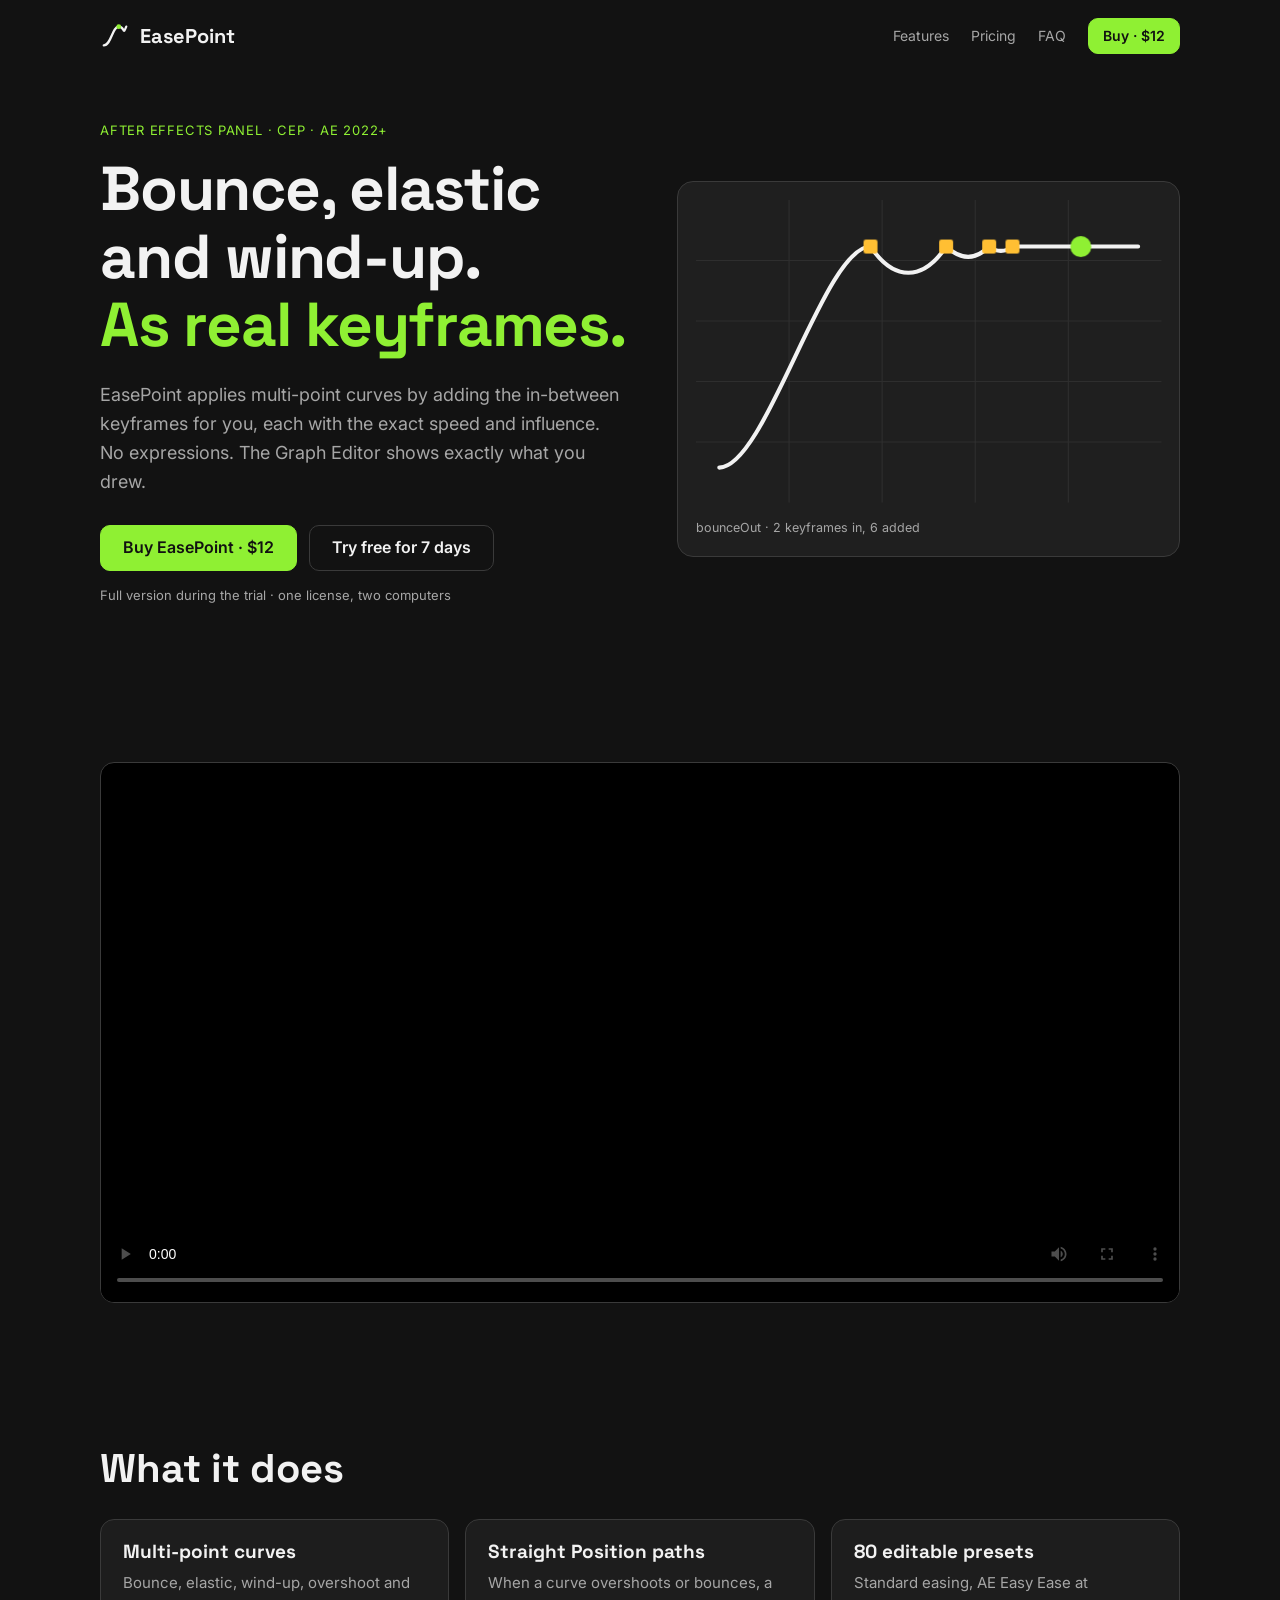
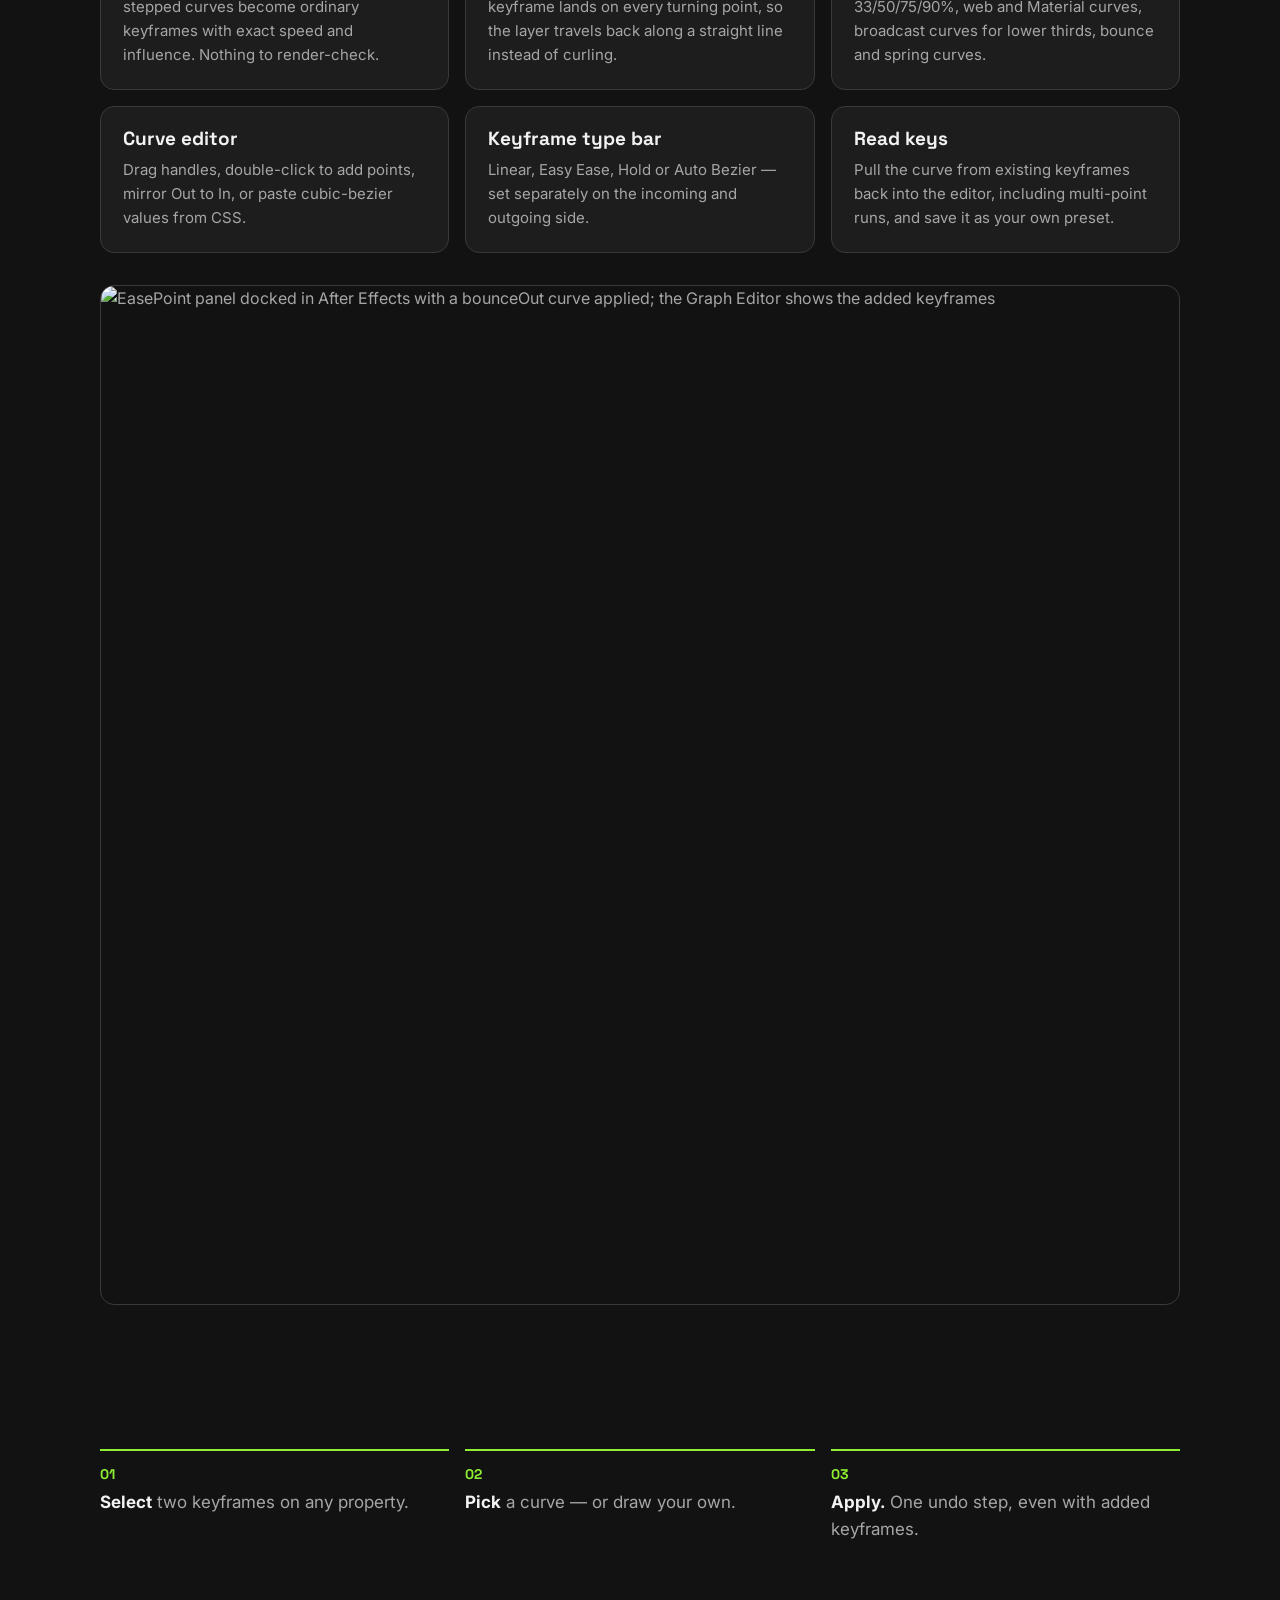
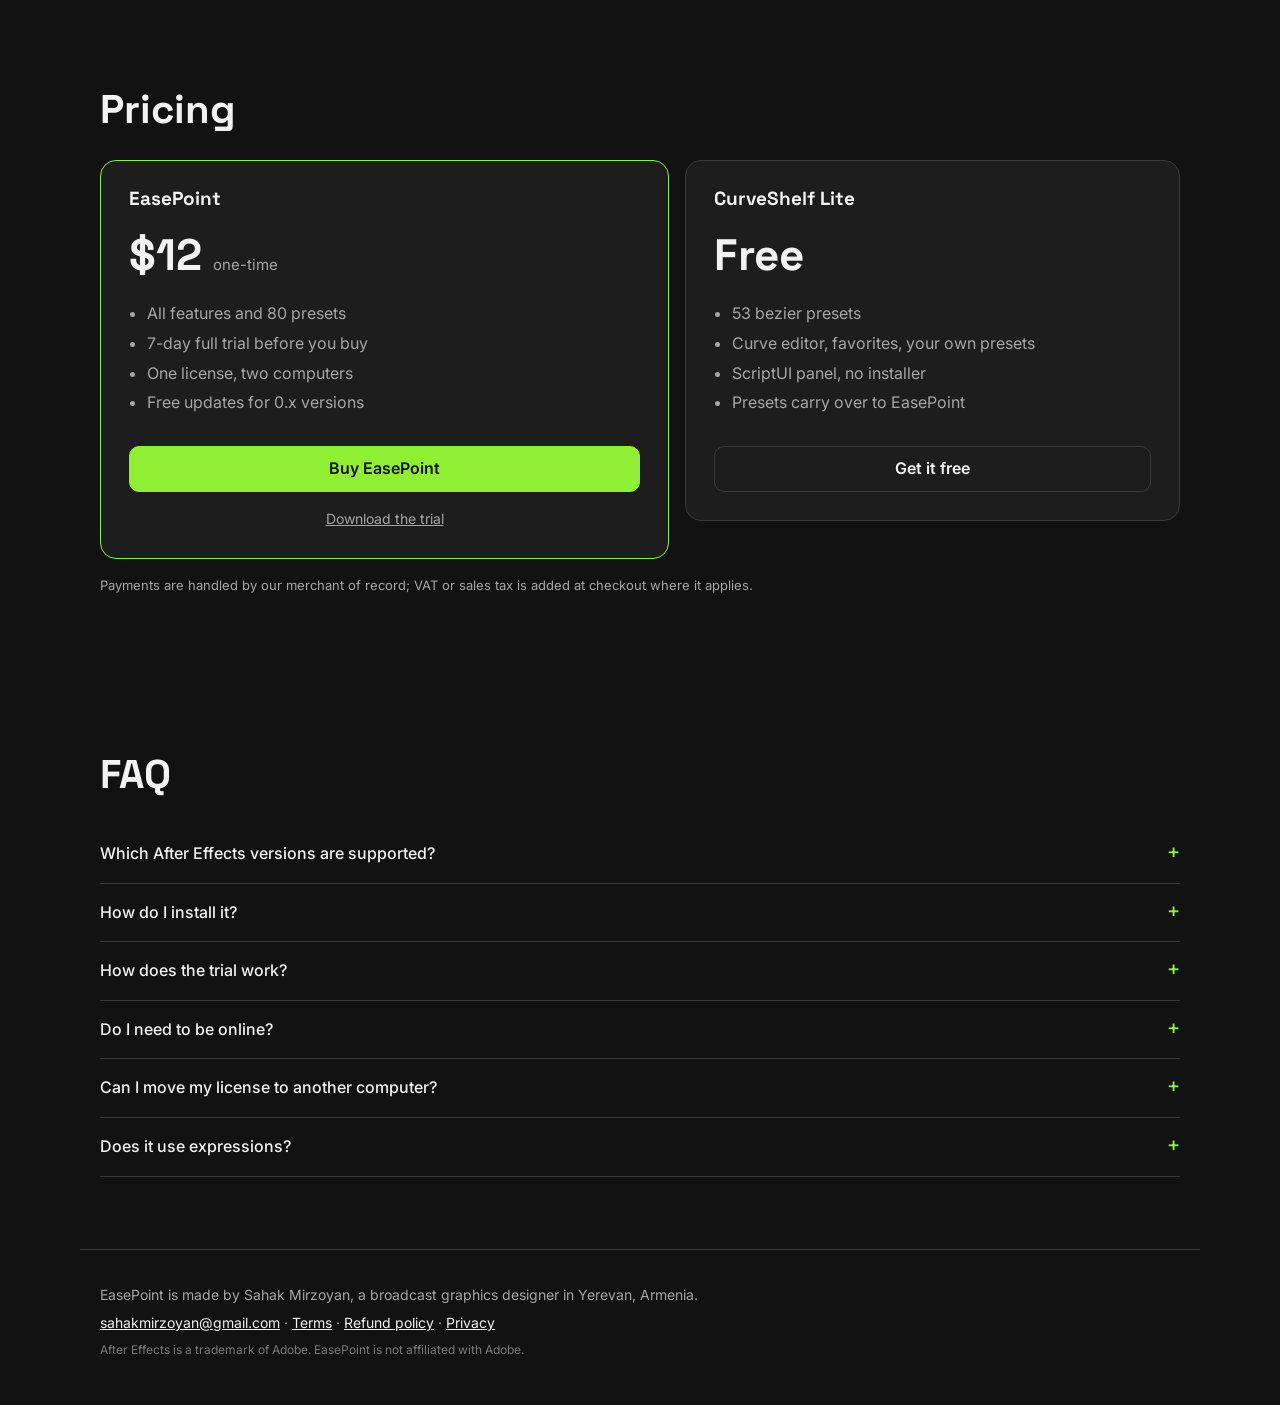
==== index.html @ 9b06d374 "Add files via upload" ====
<!doctype html>
<html lang="en">
<head>
<meta charset="utf-8">
<meta name="viewport" content="width=device-width, initial-scale=1">
<title>EasePoint — multi-point easing for After Effects</title>
<meta name="description" content="EasePoint is an After Effects panel that applies bounce, elastic and wind-up curves as real keyframes, next to 80 editable bezier presets. 7-day free trial.">
<meta property="og:title" content="EasePoint — multi-point easing for After Effects">
<meta property="og:description" content="Bounce, elastic and wind-up curves applied as real keyframes. 80 editable presets. 7-day free trial.">
<meta property="og:image" content="media/bounce.jpg">
<link rel="preconnect" href="https://fonts.googleapis.com">
<link href="https://fonts.googleapis.com/css2?family=Space+Grotesk:wght@500;700&family=Inter:wght@400;500;600&display=swap" rel="stylesheet">
<link rel="stylesheet" href="style.css">
</head>
<body>

<header class="top">
  <a class="brand" href="#"><svg viewBox="0 0 32 32" aria-hidden="true"><path d="M4 26 C 12 26, 13 6, 20 6 S 24 16, 28 6" /><circle cx="20" cy="6" r="2.6"/></svg>EasePoint</a>
  <nav>
    <a href="#features">Features</a>
    <a href="#pricing">Pricing</a>
    <a href="#faq">FAQ</a>
    <a class="btn small" data-link="buy" href="#pricing">Buy · $12</a>
  </nav>
</header>

<main>
  <section class="hero">
    <div class="heroText">
      <p class="eyebrow">After Effects panel · CEP · AE 2022+</p>
      <h1>Bounce, elastic and wind-up.<br><span>As real keyframes.</span></h1>
      <p class="lead">EasePoint applies multi-point curves by adding the in-between keyframes for you, each with the exact speed and influence. No expressions. The Graph Editor shows exactly what you drew.</p>
      <div class="ctas">
        <a class="btn" data-link="buy" href="#pricing">Buy EasePoint · $12</a>
        <a class="btn ghost" data-link="trial" href="#pricing">Try free for 7 days</a>
      </div>
      <p class="note">Full version during the trial · one license, two computers</p>
    </div>
    <figure class="heroCurve" aria-hidden="true">
      <svg viewBox="0 0 400 260">
        <g class="gridlines">
          <path d="M0 52H400M0 104H400M0 156H400M0 208H400M80 0V260M160 0V260M240 0V260M320 0V260"/>
        </g>
        <path id="bcurve" class="curveLine" d="M20 230 C 60 230, 110 40, 150 40 C 170 70, 195 70, 215 40 C 228 52, 240 52, 252 40 C 258 45, 266 45, 272 40 L 380 40"/>
        <g class="keys">
          <rect x="144" y="34" width="12" height="12" rx="2"/>
          <rect x="209" y="34" width="12" height="12" rx="2"/>
          <rect x="246" y="34" width="12" height="12" rx="2"/>
          <rect x="266" y="34" width="12" height="12" rx="2"/>
        </g>
        <circle class="ball" r="9">
          <animateMotion dur="3.2s" begin="1.9s" repeatCount="indefinite" keyPoints="0;1;1" keyTimes="0;0.7;1" calcMode="spline" keySplines="0.4 0 0.2 1;0 0 1 1" fill="freeze"><mpath href="#bcurve"/></animateMotion>
        </circle>
      </svg>
      <figcaption>bounceOut · 2 keyframes in, 6 added</figcaption>
    </figure>
  </section>

  <section class="video">
    <video controls preload="metadata" poster="media/poster.jpg" playsinline>
      <source src="media/demo.mp4" type="video/mp4">
    </video>
  </section>

  <section id="features" class="features">
    <h2>What it does</h2>
    <div class="grid">
      <article><h3>Multi-point curves</h3><p>Bounce, elastic, wind-up, overshoot and stepped curves become ordinary keyframes with exact speed and influence. Nothing to render-check.</p></article>
      <article><h3>Straight Position paths</h3><p>When a curve overshoots or bounces, a keyframe lands on every turning point, so the layer travels back along a straight line instead of curling.</p></article>
      <article><h3>80 editable presets</h3><p>Standard easing, AE Easy Ease at 33/50/75/90%, web and Material curves, broadcast curves for lower thirds, bounce and spring curves.</p></article>
      <article><h3>Curve editor</h3><p>Drag handles, double-click to add points, mirror Out to In, or paste cubic-bezier values from CSS.</p></article>
      <article><h3>Keyframe type bar</h3><p>Linear, Easy Ease, Hold or Auto Bezier — set separately on the incoming and outgoing side.</p></article>
      <article><h3>Read keys</h3><p>Pull the curve from existing keyframes back into the editor, including multi-point runs, and save it as your own preset.</p></article>
    </div>
    <figure class="shot"><img src="media/bounce.jpg" alt="EasePoint panel docked in After Effects with a bounceOut curve applied; the Graph Editor shows the added keyframes" loading="lazy" width="1917" height="1020"></figure>
  </section>

  <section class="steps">
    <ol>
      <li><b>Select</b> two keyframes on any property.</li>
      <li><b>Pick</b> a curve — or draw your own.</li>
      <li><b>Apply.</b> One undo step, even with added keyframes.</li>
    </ol>
  </section>

  <section id="pricing" class="pricing">
    <h2>Pricing</h2>
    <div class="cards">
      <article class="card main">
        <h3>EasePoint</h3>
        <p class="price">$12 <small>one-time</small></p>
        <ul>
          <li>All features and 80 presets</li>
          <li>7-day full trial before you buy</li>
          <li>One license, two computers</li>
          <li>Free updates for 0.x versions</li>
        </ul>
        <a class="btn" data-link="buy" href="#">Buy EasePoint</a>
        <a class="sub" data-link="trial" href="#">Download the trial</a>
      </article>
      <article class="card">
        <h3>CurveShelf Lite</h3>
        <p class="price">Free</p>
        <ul>
          <li>53 bezier presets</li>
          <li>Curve editor, favorites, your own presets</li>
          <li>ScriptUI panel, no installer</li>
          <li>Presets carry over to EasePoint</li>
        </ul>
        <a class="btn ghost" data-link="lite" href="#">Get it free</a>
      </article>
    </div>
    <p class="tax">Payments are handled by our merchant of record; VAT or sales tax is added at checkout where it applies.</p>
  </section>

  <section id="faq" class="faq">
    <h2>FAQ</h2>
    <details><summary>Which After Effects versions are supported?</summary><p>After Effects 2022 and newer. EasePoint is tested on Windows. macOS has not been tested yet — please use the trial on a Mac before buying.</p></details>
    <details><summary>How do I install it?</summary><p>Download the free <a href="https://aescripts.com/learn/zxp-installer/" rel="noopener">ZXP Installer</a>, drag <code>EasePoint.zxp</code> onto it, restart After Effects and open Window › Extensions › EasePoint.</p></details>
    <details><summary>How does the trial work?</summary><p>The full version runs for 7 days. After that, Apply, Read keys and keyframe types ask for a license key; your presets stay where they are.</p></details>
    <details><summary>Do I need to be online?</summary><p>Only to activate. After that EasePoint works offline and re-checks the key about once a week.</p></details>
    <details><summary>Can I move my license to another computer?</summary><p>Yes. Tools › License… › Deactivate frees the seat, then activate on the new computer. One key works on two computers at a time.</p></details>
    <details><summary>Does it use expressions?</summary><p>No. Everything is applied as standard keyframes with temporal ease, so projects render anywhere without EasePoint installed.</p></details>
  </section>
</main>

<footer>
  <p>EasePoint is made by Sahak Mirzoyan, a broadcast graphics designer in Yerevan, Armenia.</p>
  <p><a href="mailto:sahakmirzoyan@gmail.com">sahakmirzoyan@gmail.com</a> · <a href="terms.html">Terms</a> · <a href="terms.html#refunds">Refund policy</a> · <a href="terms.html#privacy">Privacy</a></p>
  <p class="fine">After Effects is a trademark of Adobe. EasePoint is not affiliated with Adobe.</p>
</footer>

<script>
  // Store links: fill these in once the Lemon Squeezy products exist.
  var LINKS = {
    buy: "https://easepoint.lemonsqueezy.com/",
    trial: "https://easepoint.lemonsqueezy.com/",
    lite: "https://easepoint.lemonsqueezy.com/"
  };
  document.querySelectorAll("[data-link]").forEach(function (a) {
    var u = LINKS[a.getAttribute("data-link")];
    if (u && a.closest(".card, .top")) a.href = u;
  });
</script>
</body>
</html>
---- style.css ----
:root {
  --bg: #121212; --panel: #1d1d1d; --box: #1f1f1f; --line: #2e2e2e; --border: #3a3a3a;
  --text: #a6a6a6; --hi: #f2f2f2; --green: #8ff033; --green-hi: #a8ff5c; --amber: #ffbf33;
  --head: "Space Grotesk", system-ui, sans-serif; --body: "Inter", system-ui, -apple-system, "Segoe UI", sans-serif;
}
* { box-sizing: border-box; }
html { scroll-behavior: smooth; }
body { margin: 0; background: var(--bg); color: var(--text); font: 16px/1.6 var(--body); -webkit-font-smoothing: antialiased; }
a { color: var(--hi); }
img, video { max-width: 100%; display: block; }
h1, h2, h3 { font-family: var(--head); color: var(--hi); line-height: 1.1; margin: 0; }
h2 { font-size: clamp(28px, 4vw, 40px); margin-bottom: 28px; }
h3 { font-size: 19px; margin-bottom: 8px; }
code { background: var(--box); border: 1px solid var(--border); border-radius: 4px; padding: 1px 5px; font-size: .9em; }
main, footer, .top { max-width: 1120px; margin: 0 auto; padding-left: 20px; padding-right: 20px; }
section { padding: 72px 0; }

.top { display: flex; align-items: center; justify-content: space-between; padding-top: 18px; padding-bottom: 18px; gap: 16px; }
.brand { display: flex; align-items: center; gap: 10px; font: 700 20px var(--head); color: var(--hi); text-decoration: none; }
.brand svg { width: 30px; height: 30px; fill: none; stroke: var(--hi); stroke-width: 2.4; stroke-linecap: round; }
.brand svg circle { fill: var(--green); stroke: none; }
nav { display: flex; align-items: center; gap: 22px; font-size: 14px; }
nav a { color: var(--text); text-decoration: none; }
nav a:hover { color: var(--hi); }

.btn { display: inline-flex; align-items: center; justify-content: center; height: 46px; padding: 0 22px; border-radius: 10px;
  background: var(--green); color: #111; font-weight: 600; text-decoration: none; border: 1px solid var(--green); transition: background .15s, border-color .15s, color .15s; }
.btn:hover { background: var(--green-hi); border-color: var(--green-hi); }
.btn.ghost { background: transparent; color: var(--hi); border-color: var(--border); }
.btn.ghost:hover { border-color: var(--green); color: var(--green); }
.btn.small { height: 36px; padding: 0 14px; font-size: 14px; }
nav .btn.small { color: #111; }

.hero { display: grid; grid-template-columns: 1.05fr 1fr; gap: 48px; align-items: center; padding-top: 48px; }
.eyebrow { color: var(--green); font-size: 13px; letter-spacing: .06em; text-transform: uppercase; margin: 0 0 14px; }
h1 { font-size: clamp(36px, 5.6vw, 62px); letter-spacing: -.02em; }
h1 span { color: var(--green); }
.lead { font-size: 18px; margin: 22px 0 28px; max-width: 34em; }
.ctas { display: flex; flex-wrap: wrap; gap: 12px; }
.note { font-size: 13px; margin-top: 14px; }

.heroCurve { margin: 0; background: var(--box); border: 1.5px solid var(--border); border-radius: 16px; padding: 18px; }
.heroCurve svg { width: 100%; height: auto; overflow: visible; }
.gridlines path { stroke: var(--line); stroke-width: 1; }
.curveLine { fill: none; stroke: var(--hi); stroke-width: 3.5; stroke-linecap: round; stroke-linejoin: round;
  stroke-dasharray: 700; stroke-dashoffset: 700; animation: draw 1.6s .2s ease-out forwards; }
.keys rect { fill: var(--amber); opacity: 0; animation: pop .3s forwards; }
.keys rect:nth-child(1) { animation-delay: 1.0s; } .keys rect:nth-child(2) { animation-delay: 1.2s; }
.keys rect:nth-child(3) { animation-delay: 1.35s; } .keys rect:nth-child(4) { animation-delay: 1.5s; }
.ball { fill: var(--green); }
.heroCurve figcaption { font-size: 12.5px; margin-top: 8px; color: var(--text); }
@keyframes draw { to { stroke-dashoffset: 0; } }
@keyframes pop { from { opacity: 0; transform: scale(.4); } to { opacity: 1; transform: none; } }
.keys rect { transform-box: fill-box; transform-origin: center; }

.video video { width: 100%; border-radius: 14px; border: 1.5px solid var(--border); background: #000; }

.grid { display: grid; grid-template-columns: repeat(3, 1fr); gap: 16px; }
.grid article { background: var(--panel); border: 1px solid var(--border); border-radius: 14px; padding: 22px; }
.grid p { margin: 0; font-size: 15px; }
.shot { margin: 32px 0 0; }
.shot img { border-radius: 14px; border: 1.5px solid var(--border); }

.steps ol { list-style: none; margin: 0; padding: 0; display: grid; grid-template-columns: repeat(3, 1fr); gap: 16px; counter-reset: s; }
.steps li { counter-increment: s; border-top: 2px solid var(--green); padding-top: 14px; font-size: 17px; }
.steps li::before { content: "0" counter(s); display: block; font: 700 14px var(--head); color: var(--green); margin-bottom: 6px; }
.steps b { color: var(--hi); }

.cards { display: grid; grid-template-columns: 1.15fr 1fr; gap: 16px; align-items: start; }
.card { background: var(--panel); border: 1px solid var(--border); border-radius: 16px; padding: 28px; display: flex; flex-direction: column; gap: 6px; }
.card.main { border-color: var(--green); }
.price { font: 700 44px var(--head); color: var(--hi); margin: 4px 0 8px; }
.price small { font: 400 15px var(--body); color: var(--text); }
.card ul { margin: 0 0 20px; padding-left: 18px; }
.card li { margin: 4px 0; }
.card .sub { font-size: 14px; color: var(--text); margin-top: 10px; text-align: center; }
.tax { font-size: 13px; margin-top: 16px; }

.faq details { border-bottom: 1px solid var(--border); padding: 16px 0; }
.faq summary { cursor: pointer; color: var(--hi); font-weight: 500; list-style: none; display: flex; justify-content: space-between; gap: 16px; }
.faq summary::after { content: "+"; color: var(--green); font-size: 20px; line-height: 1; }
.faq details[open] summary::after { content: "–"; }
.faq summary::-webkit-details-marker { display: none; }
.faq p { margin: 10px 0 0; max-width: 46em; }

footer { border-top: 1px solid var(--border); padding-top: 28px; padding-bottom: 40px; font-size: 14px; }
footer p { margin: 6px 0; }
.fine { font-size: 12px; opacity: .7; }

/* legal page */
.legal { max-width: 760px; padding-top: 32px; }
.legal h1 { font-size: 40px; margin-bottom: 8px; }
.legal h2 { font-size: 24px; margin: 40px 0 12px; }
.legal li { margin: 6px 0; }

@media (max-width: 860px) {
  .hero, .cards { grid-template-columns: 1fr; }
  .grid { grid-template-columns: 1fr 1fr; }
  nav a:not(.btn) { display: none; }
}
@media (max-width: 560px) {
  section { padding: 48px 0; }
  .grid, .steps ol { grid-template-columns: 1fr; }
  .ctas .btn { flex: 1 1 100%; }
}
@media (prefers-reduced-motion: reduce) {
  .curveLine { animation: none; stroke-dashoffset: 0; }
  .keys rect { animation: none; opacity: 1; }
}
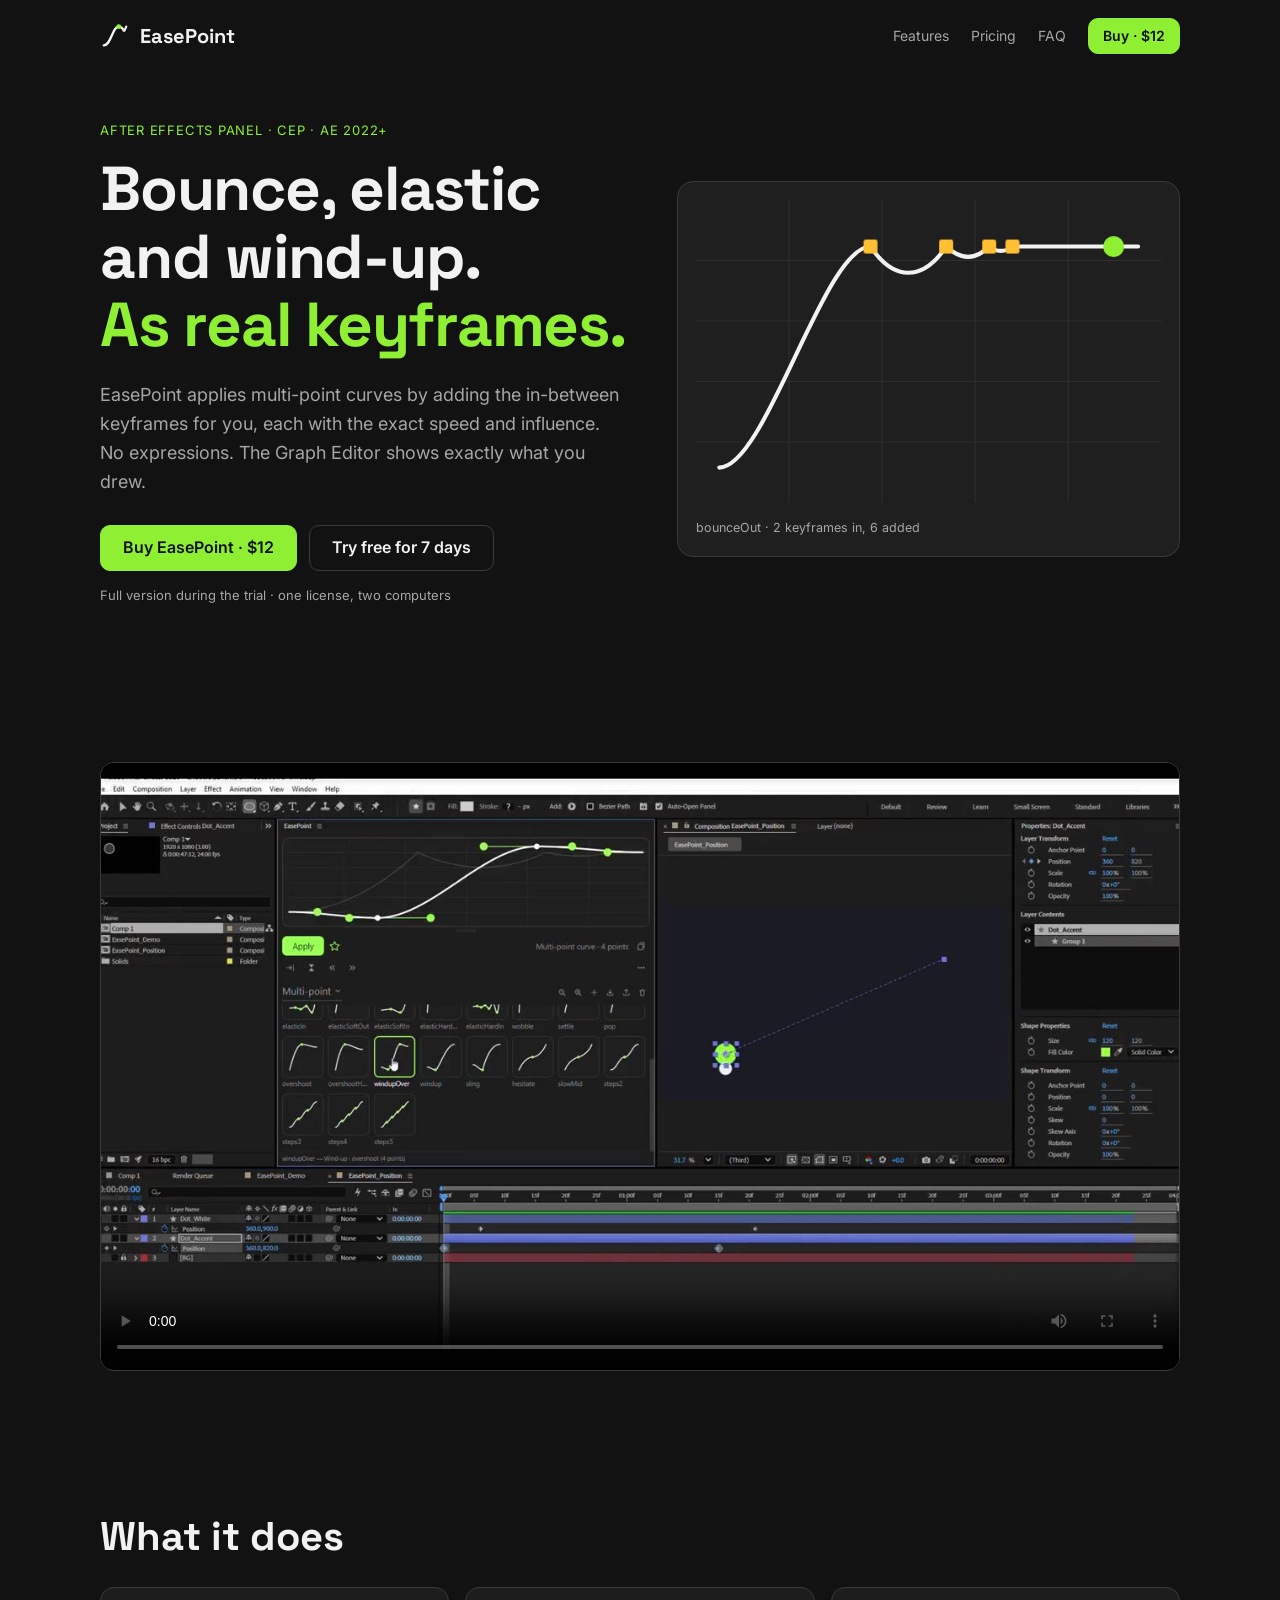
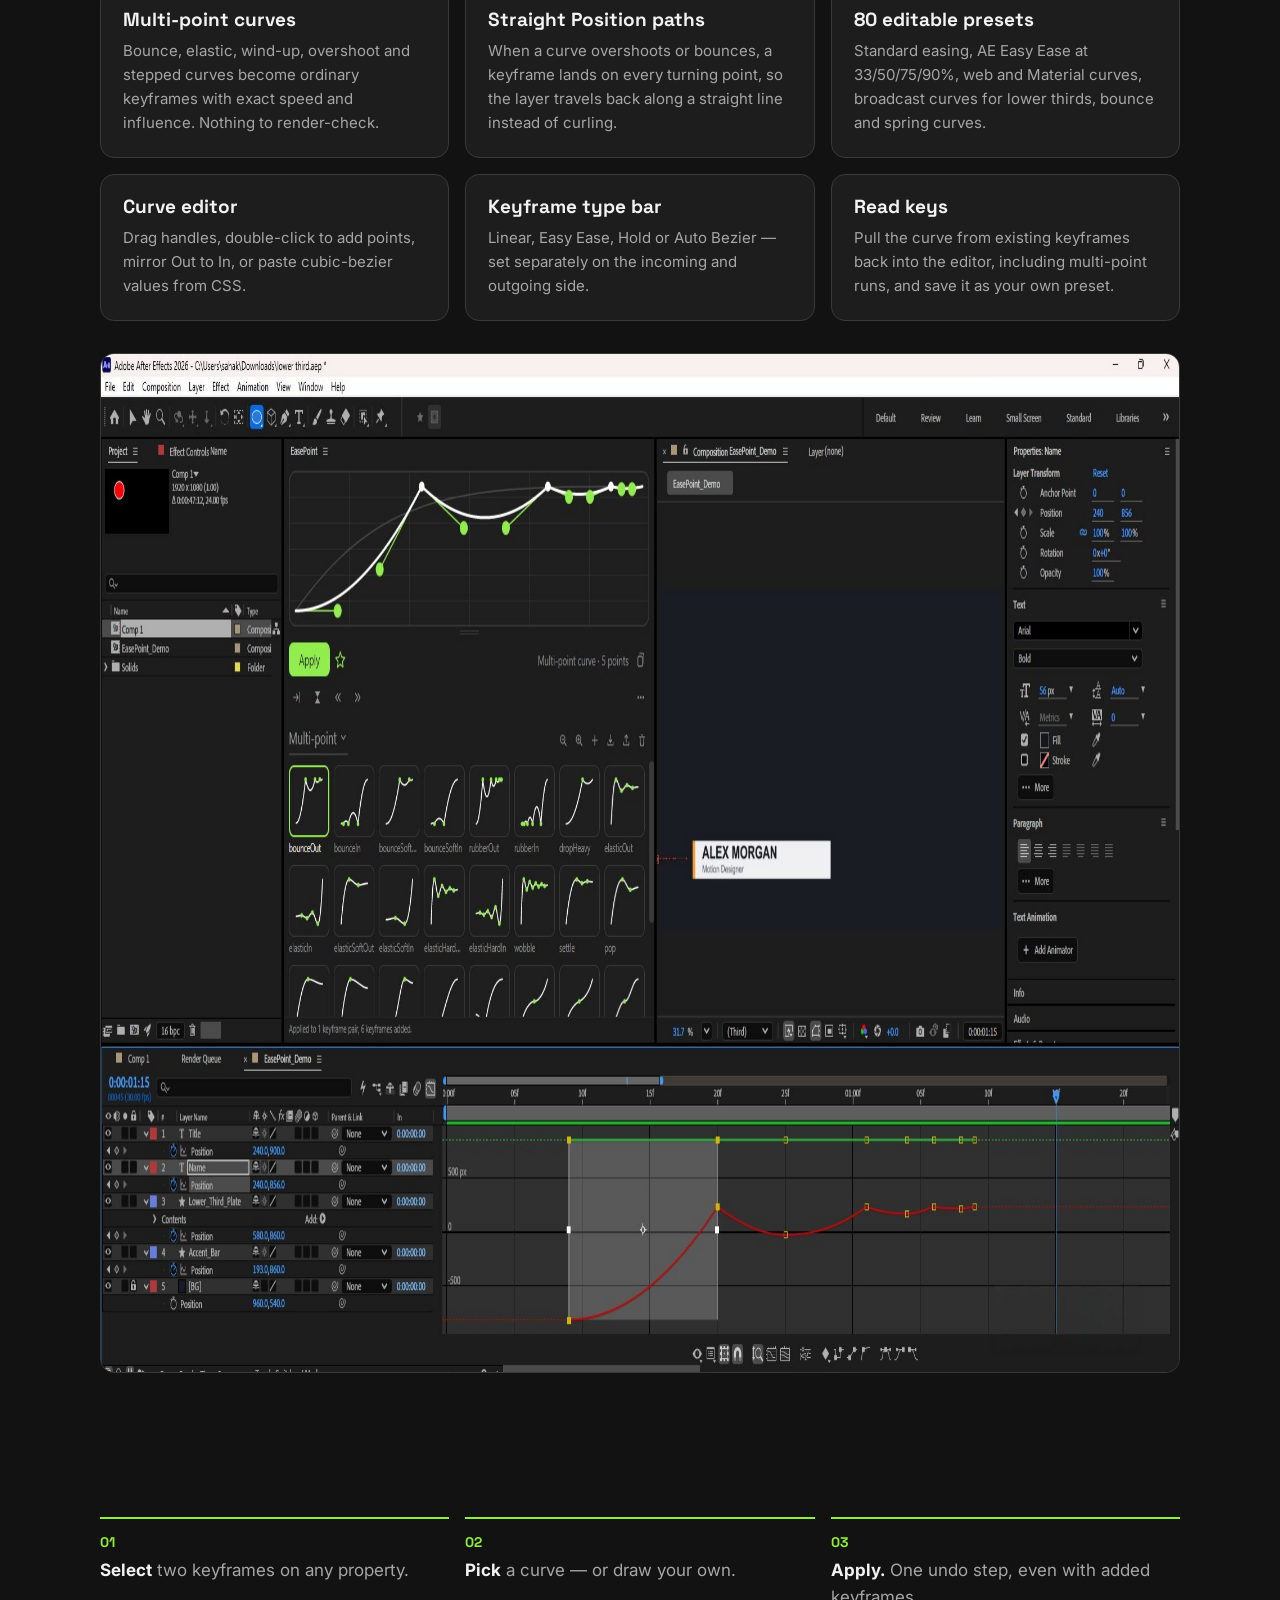
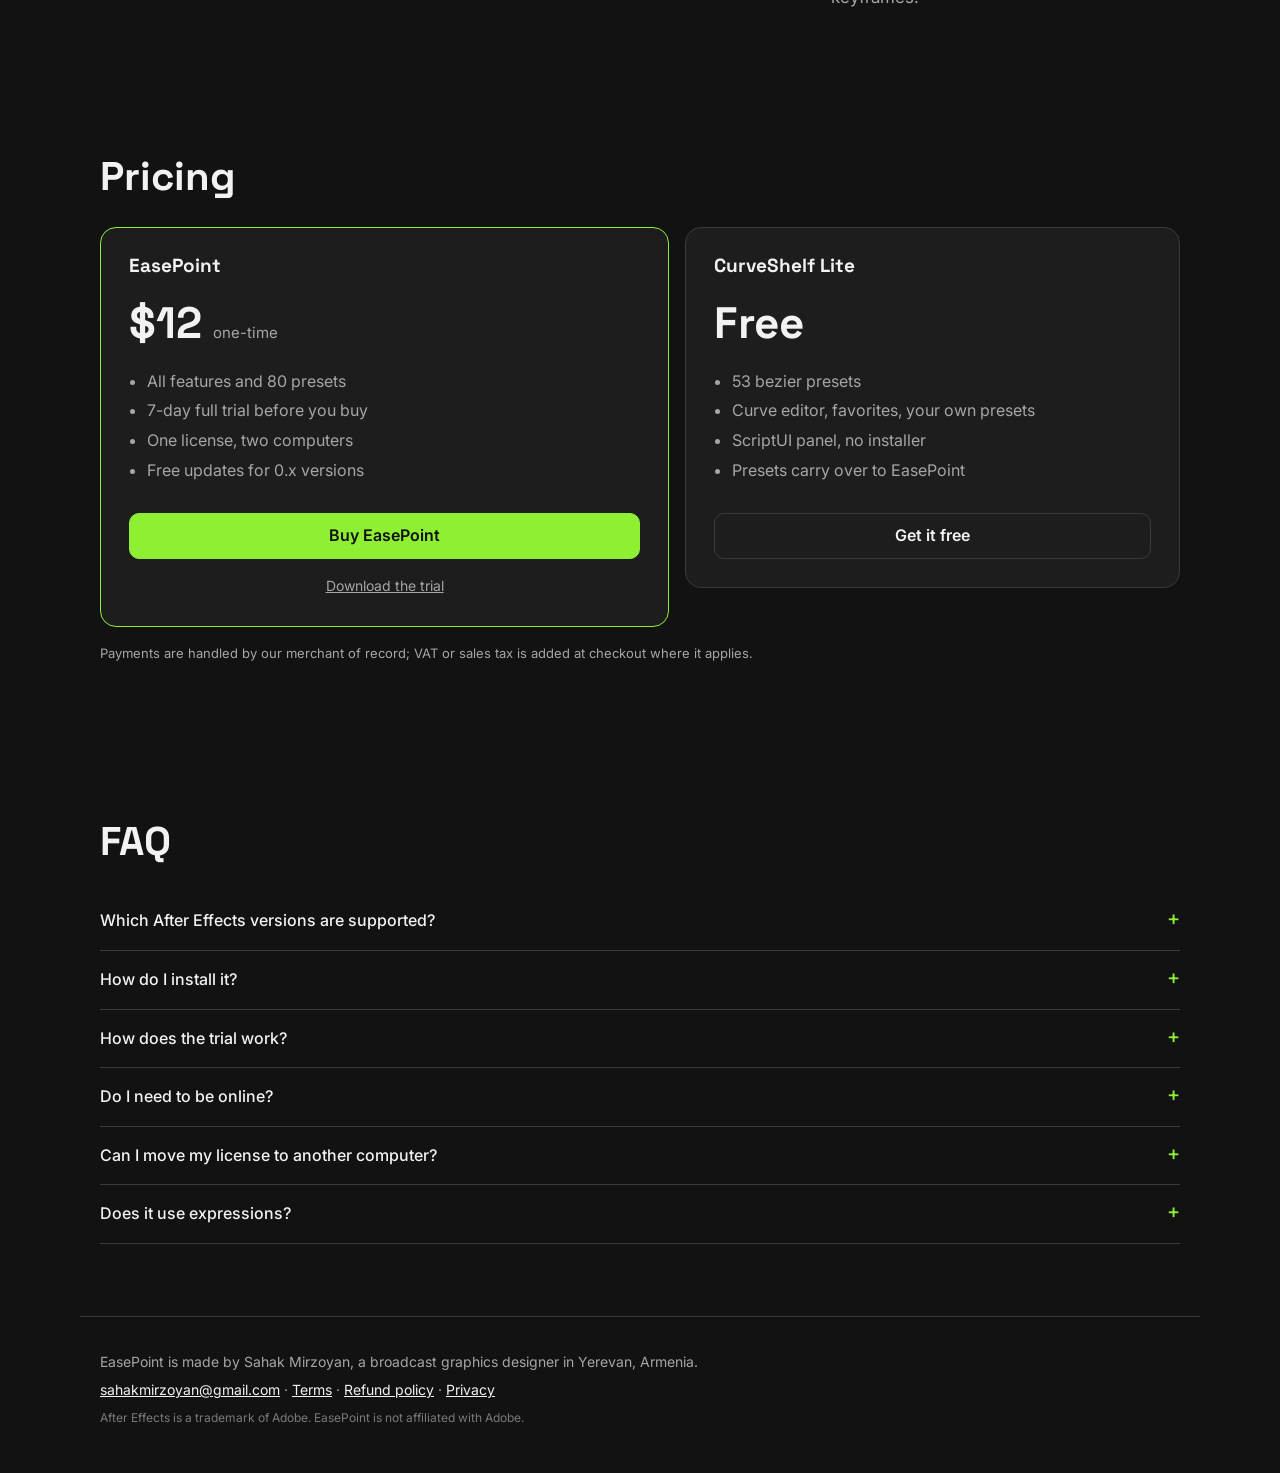
==== commit 0a03574e: "Add files via upload Live checkout links + EasePoint.zxp" ====
--- a/index.html
+++ b/index.html
@@ -131,15 +131,16 @@
 </footer>
 
 <script>
-  // Store links: fill these in once the Lemon Squeezy products exist.
+  // Live Lemon Squeezy checkout links. The trial is the same ZXP, hosted next to this page.
   var LINKS = {
-    buy: "https://easepoint.lemonsqueezy.com/",
-    trial: "https://easepoint.lemonsqueezy.com/",
-    lite: "https://easepoint.lemonsqueezy.com/"
+    buy: "https://easepoint.lemonsqueezy.com/checkout/buy/3d47a754-b23d-47c4-8f2d-aa24d64af79c",
+    trial: "EasePoint.zxp",
+    lite: "https://easepoint.lemonsqueezy.com/checkout/buy/dcd1c859-ccb3-4424-9917-a105b2e8424e"
   };
   document.querySelectorAll("[data-link]").forEach(function (a) {
     var u = LINKS[a.getAttribute("data-link")];
-    if (u && a.closest(".card, .top")) a.href = u;
+    if (u) a.href = u;
+    if (a.getAttribute("data-link") === "trial") a.setAttribute("download", "");
   });
 </script>
 </body>
